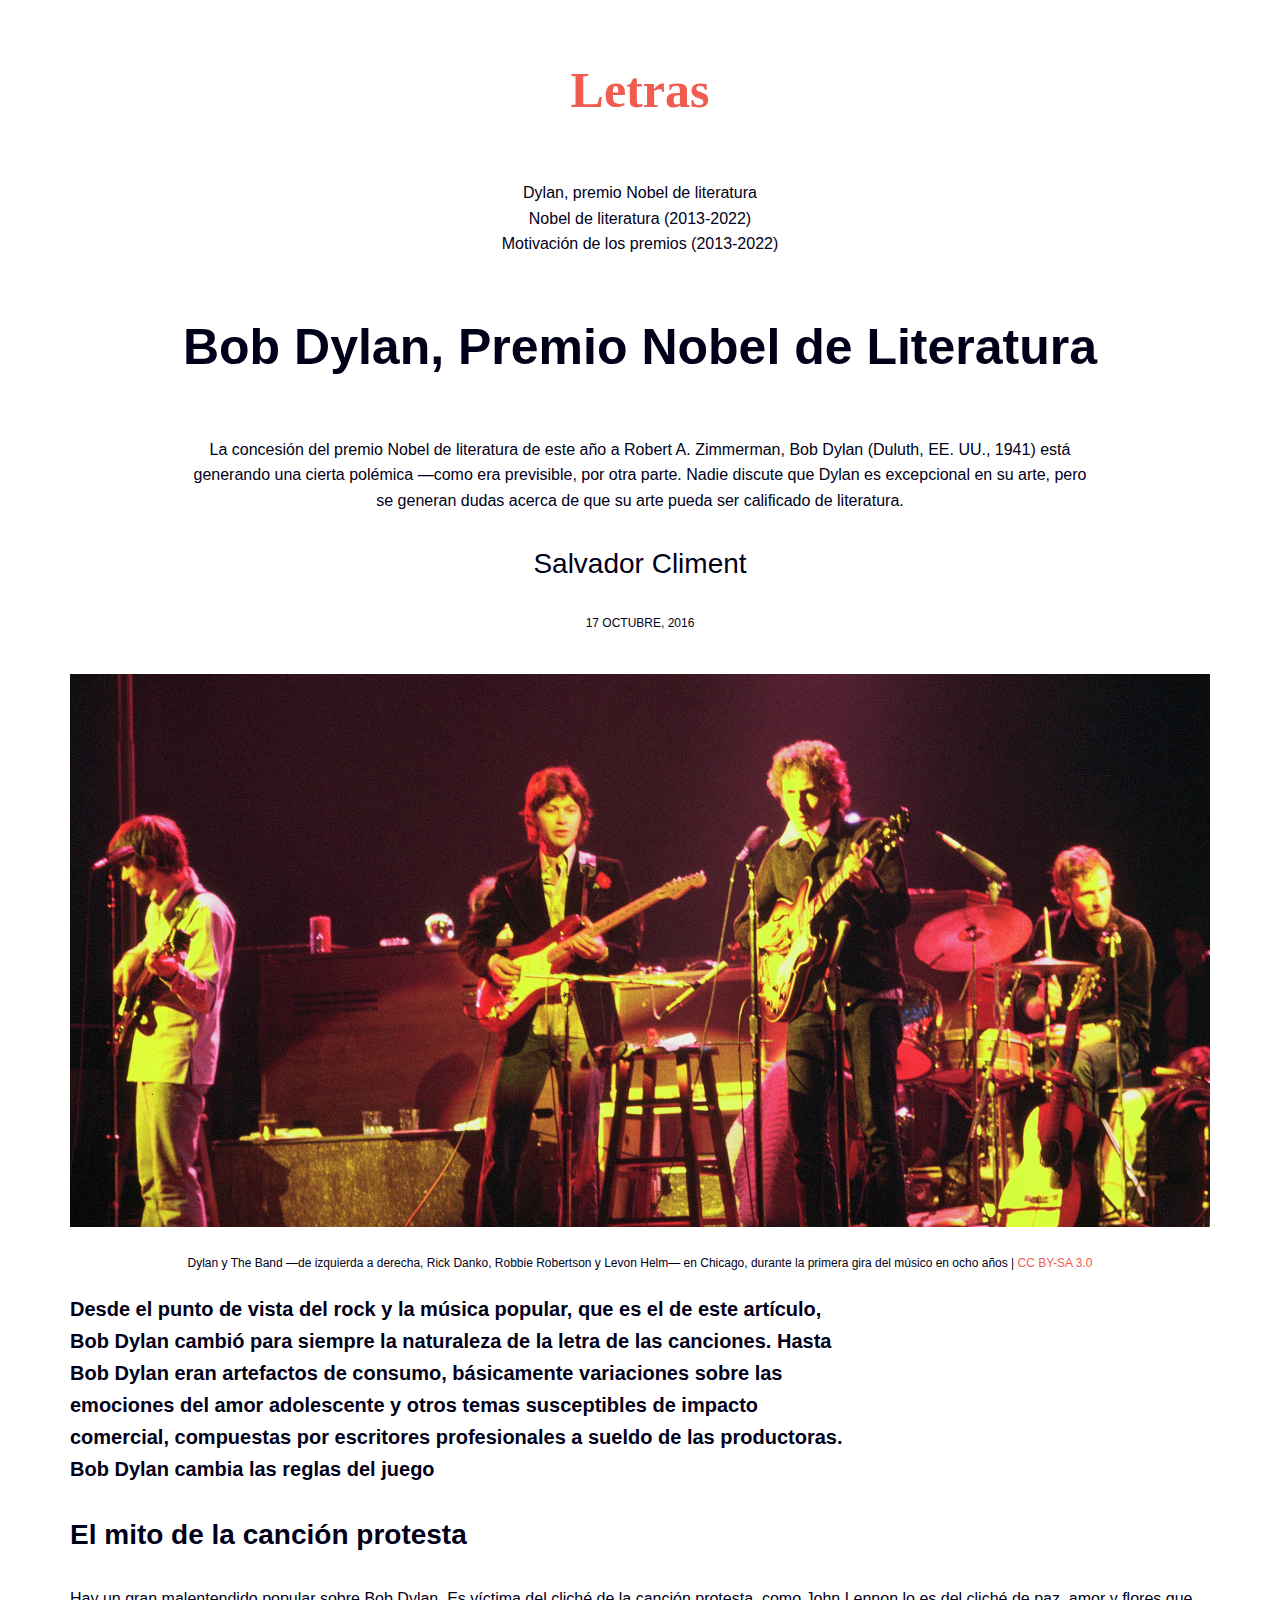
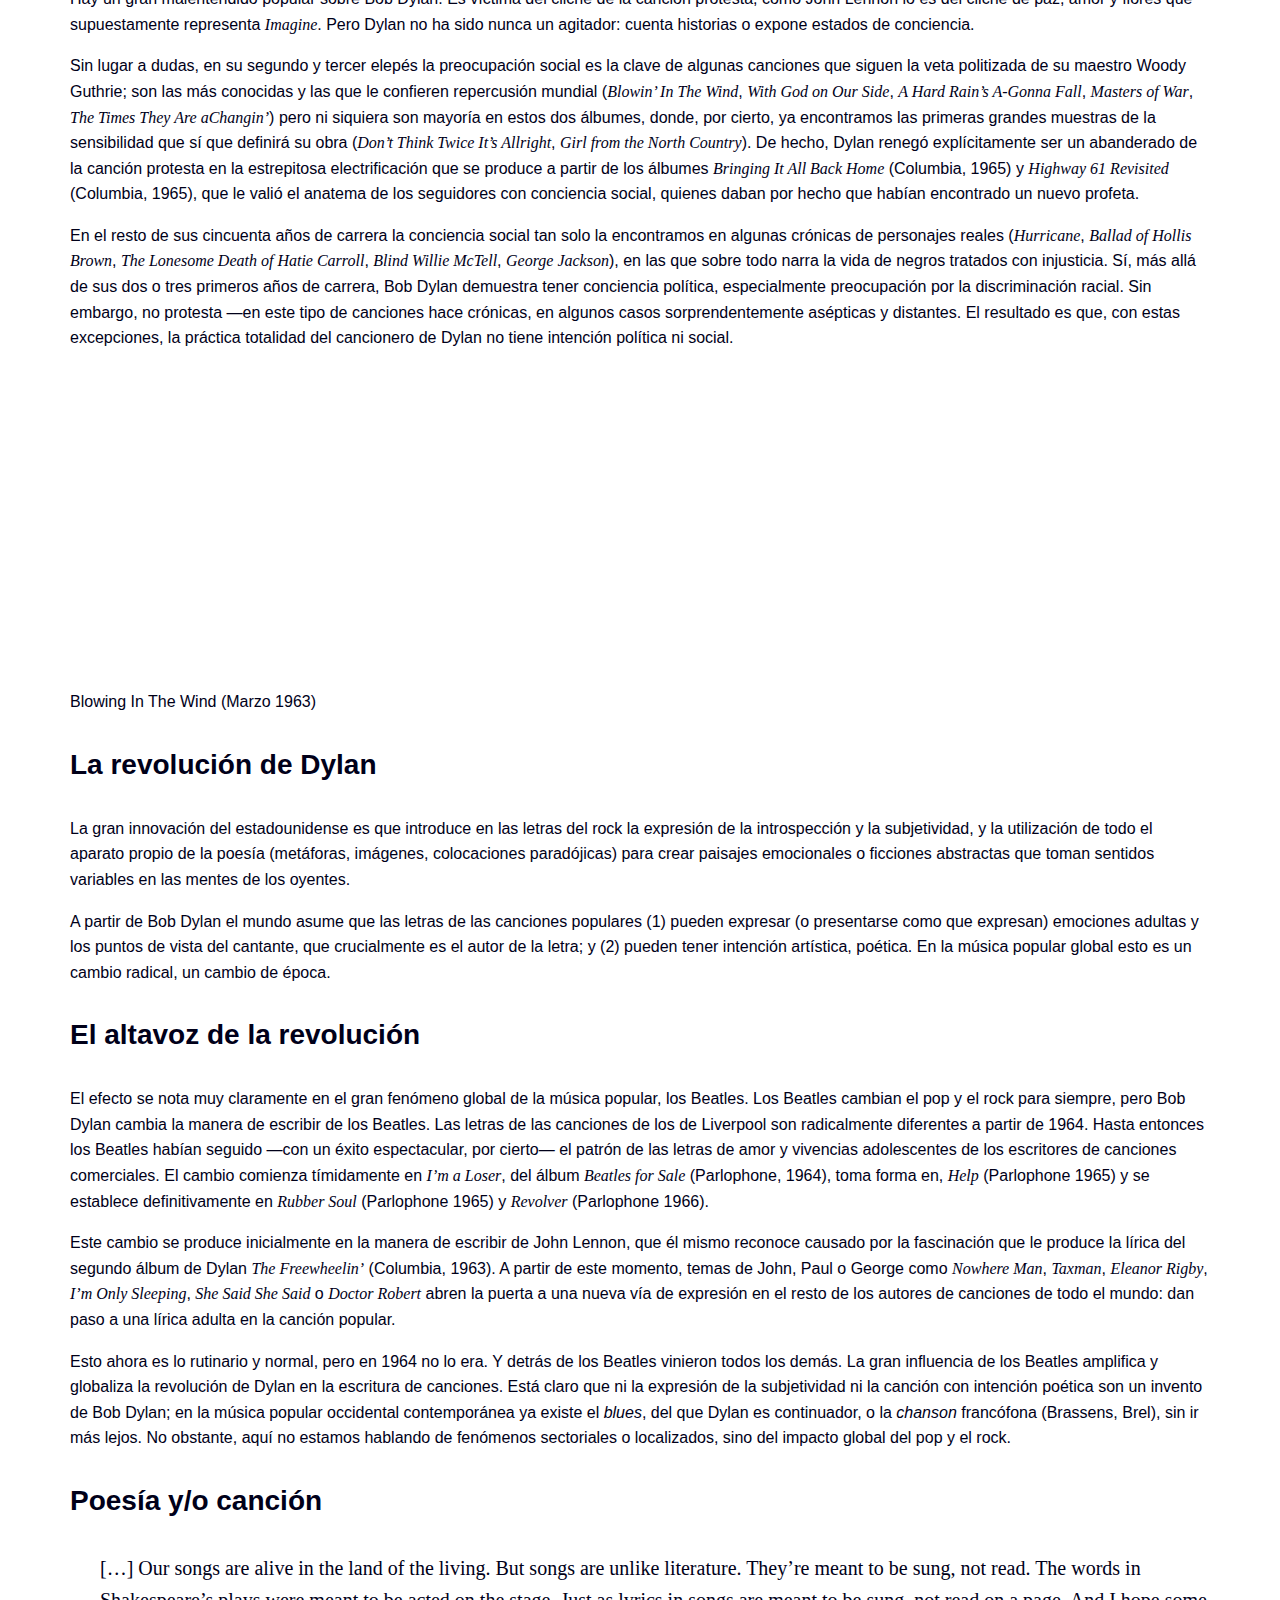
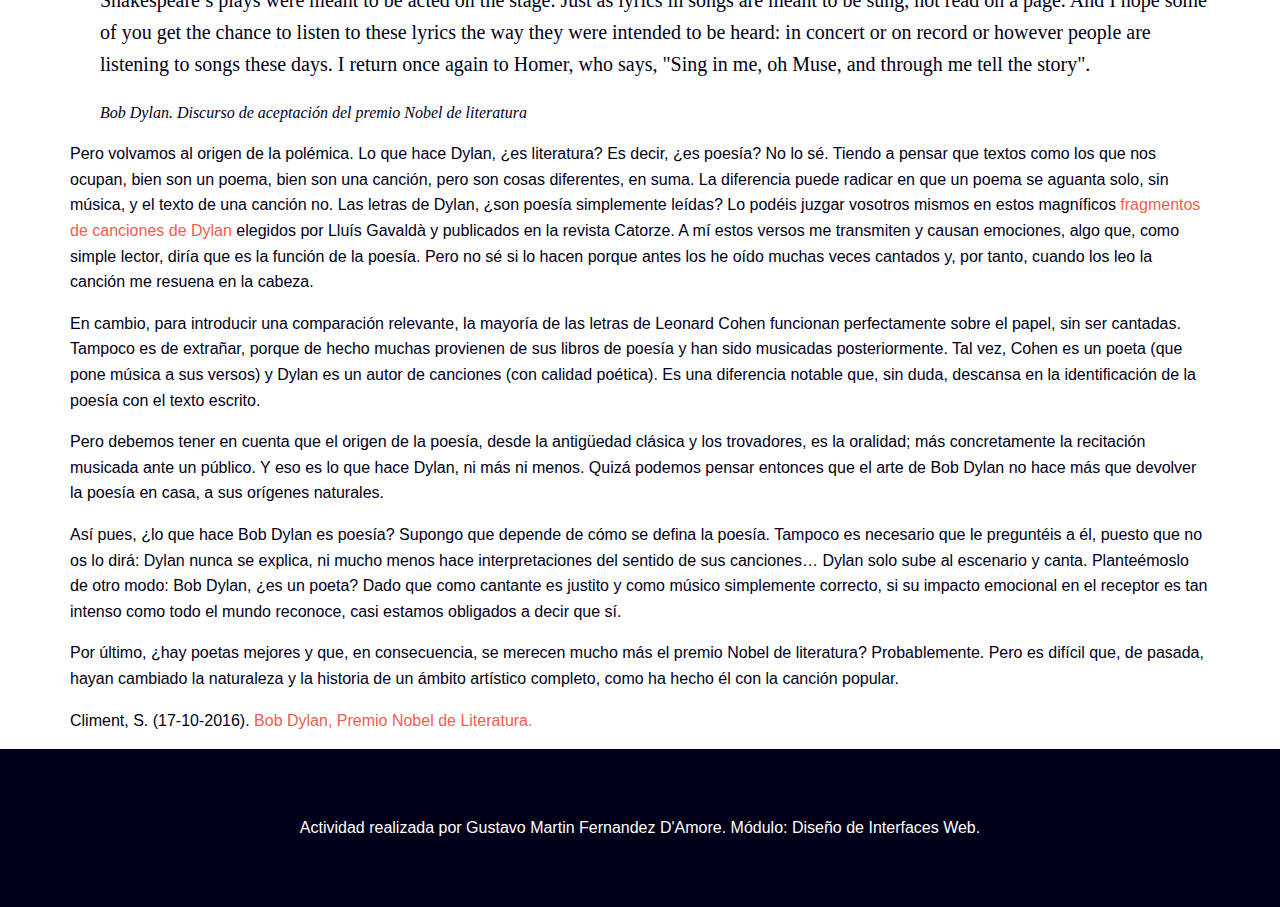
==== index.html @ d763c0de "Practica 1 index y css" ====
<!DOCTYPE html>
<html lang="es">
  <head>
    <meta charset="UTF-8" />
    <meta name="viewport" content="width=device-width, initial-scale=1.0" />
    <title>Bob Dylan, premio Nobel de literatura</title>
    <link rel="stylesheet" href="css/estilos.css" />
  </head>
  <body>
    <header class="cabecera">
      <h1 class="cabecera--titulo"><a href="index.html">Letras</a></h1>
      <nav class="cabecera__menu">
        <ul class="cabecera__lista">
          <li><a href="index.html">Dylan, premio Nobel de literatura</a></li>
          <li>
            <a href="listado-nobel-literatura.html"
              >Nobel de literatura (2013-2022)</a
            >
          </li>
          <li>
            <a href="motivacion-premios.html"
              >Motivación de los premios (2013-2022)</a
            >
          </li>
        </ul>
      </nav>
    </header>
    <main class="contenedor">
      <article class="articulo">
        <section class="introduccion">
          <h1 class="introduccion__titulo">
            Bob Dylan, Premio Nobel de Literatura
          </h1>
          <p class="introduccion__parrafo">
            La concesión del premio Nobel de literatura de este año a Robert A.
            Zimmerman, Bob Dylan (Duluth, EE. UU., 1941) está generando una
            cierta polémica —como era previsible, por otra parte. Nadie discute
            que Dylan es excepcional en su arte, pero se generan dudas acerca de
            que su arte pueda ser calificado de literatura.
          </p>
          <p class="introduccion__piedepagina--autor">Salvador Climent</p>
          <p class="introduccion__piedepagina--fecha">17 octubre, 2016</p>
          <figure class="introduccion__foto">
            <img class="foto" src="img/Bob-Dylan-and-The-Band-1974.jpg" />
            <figcaption class="subtitulofigura">
              Dylan y The Band —de izquierda a derecha, Rick Danko, Robbie
              Robertson y Levon Helm— en Chicago, durante la primera gira del
              músico en ocho años |
              <a href="https://creativecommons.org/licenses/by-sa/3.0/"
                >CC BY-SA 3.0</a
              >
            </figcaption>
          </figure>
        </section>
        <section class="cuerpo">
          <p class="cuerpo__enfasis">
            Desde el punto de vista del rock y la música popular, que es el de
            este artículo, Bob Dylan cambió para siempre la naturaleza de la
            letra de las canciones. Hasta Bob Dylan eran artefactos de consumo,
            básicamente variaciones sobre las emociones del amor adolescente y
            otros temas susceptibles de impacto comercial, compuestas por
            escritores profesionales a sueldo de las productoras. Bob Dylan
            cambia las reglas del juego
          </p>
          <h2 class="cuerpo__titulo">El mito de la canción protesta</h2>
          <p class="cuerpo__parrafo">
            Hay un gran malentendido popular sobre Bob Dylan. Es víctima del
            cliché de la canción protesta, como John Lennon lo es del cliché de
            paz, amor y flores que supuestamente representa
            <cite lang="en">Imagine</cite>. Pero Dylan no ha sido nunca un
            agitador: cuenta historias o expone estados de conciencia.
          </p>
          <p class="cuerpo__parrafo">
            Sin lugar a dudas, en su segundo y tercer elepés la preocupación
            social es la clave de algunas canciones que siguen la veta
            politizada de su maestro Woody Guthrie; son las más conocidas y las
            que le confieren repercusión mundial (<cite lang="en"
              >Blowin’ In The Wind</cite
            >, <cite lang="en">With God on Our Side</cite>,
            <cite lang="en">A Hard Rain’s A-Gonna Fall</cite>,
            <cite lang="en">Masters of War</cite>,
            <cite lang="en">The Times They Are aChangin’</cite>) pero ni
            siquiera son mayoría en estos dos álbumes, donde, por cierto, ya
            encontramos las primeras grandes muestras de la sensibilidad que sí
            que definirá su obra (<cite lang="en"
              >Don’t Think Twice It’s Allright</cite
            >, <cite lang="en">Girl from the North Country</cite>). De hecho,
            Dylan renegó explícitamente ser un abanderado de la canción protesta
            en la estrepitosa electrificación que se produce a partir de los
            álbumes <cite lang="en">Bringing It All Back Home</cite> (Columbia,
            1965) y <cite lang="en">Highway 61 Revisited</cite> (Columbia,
            1965), que le valió el anatema de los seguidores con conciencia
            social, quienes daban por hecho que habían encontrado un nuevo
            profeta.
          </p>
          <p class="cuerpo__parrafo">
            En el resto de sus cincuenta años de carrera la conciencia social
            tan solo la encontramos en algunas crónicas de personajes reales
            (<cite lang="en">Hurricane</cite>,
            <cite lang="en">Ballad of Hollis Brown</cite>,
            <cite lang="en">The Lonesome Death of Hatie Carroll</cite>,
            <cite lang="en">Blind Willie McTell</cite>,
            <cite lang="en">George Jackson</cite>), en las que sobre todo narra
            la vida de negros tratados con injusticia. Sí, más allá de sus dos o
            tres primeros años de carrera, Bob Dylan demuestra tener conciencia
            política, especialmente preocupación por la discriminación racial.
            Sin embargo, no protesta —en este tipo de canciones hace crónicas,
            en algunos casos sorprendentemente asépticas y distantes. El
            resultado es que, con estas excepciones, la práctica totalidad del
            cancionero de Dylan no tiene intención política ni social.
          </p>
          <figure class="cuerpo_youtube">
            <iframe
              width="500px"
              height="315px"
              src="https://www.youtube.com/embed/vWwgrjjIMXA"
              title="Blowing In The Wind (Marzo 1963)"
              frameborder="0"
              allowfullscreen
            >
            </iframe>
            <figcaption>Blowing In The Wind (Marzo 1963)</figcaption>
          </figure>
        </section>
        <section class="cuerpo">
          <h2 class="cuerpo__titulo">La revolución de Dylan</h2>
          <p class="cuerpo__parrafo">
            La gran innovación del estadounidense es que introduce en las letras
            del rock la expresión de la introspección y la subjetividad, y la
            utilización de todo el aparato propio de la poesía (metáforas,
            imágenes, colocaciones paradójicas) para crear paisajes emocionales
            o ficciones abstractas que toman sentidos variables en las mentes de
            los oyentes.
          </p>
          <p class="cuerpo__parrafo">
            A partir de Bob Dylan el mundo asume que las letras de las canciones
            populares (1) pueden expresar (o presentarse como que expresan)
            emociones adultas y los puntos de vista del cantante, que
            crucialmente es el autor de la letra; y (2) pueden tener intención
            artística, poética. En la música popular global esto es un cambio
            radical, un cambio de época.
          </p>
        </section>
        <section class="cuerpo">
          <h2 class="cuerpo__titulo">El altavoz de la revolución</h2>
          <p class="cuerpo__parrafo">
            El efecto se nota muy claramente en el gran fenómeno global de la
            música popular, los Beatles. Los Beatles cambian el pop y el rock
            para siempre, pero Bob Dylan cambia la manera de escribir de los
            Beatles. Las letras de las canciones de los de Liverpool son
            radicalmente diferentes a partir de 1964. Hasta entonces los Beatles
            habían seguido —con un éxito espectacular, por cierto— el patrón de
            las letras de amor y vivencias adolescentes de los escritores de
            canciones comerciales. El cambio comienza tímidamente en
            <cite lang="en">I’m a Loser</cite>, del álbum
            <cite lang="en">Beatles for Sale</cite> (Parlophone, 1964), toma
            forma en, <cite lang="en">Help</cite> (Parlophone 1965) y se
            establece definitivamente en
            <cite lang="en">Rubber Soul</cite> (Parlophone 1965) y
            <cite lang="en">Revolver</cite> (Parlophone 1966).
          </p>
          <p class="cuerpo__parrafo">
            Este cambio se produce inicialmente en la manera de escribir de John
            Lennon, que él mismo reconoce causado por la fascinación que le
            produce la lírica del segundo álbum de Dylan
            <cite lang="en">The Freewheelin’</cite> (Columbia, 1963). A partir
            de este momento, temas de John, Paul o George como
            <cite lang="en">Nowhere Man</cite>, <cite lang="en">Taxman</cite>,
            <cite lang="en">Eleanor Rigby</cite>,
            <cite lang="en">I’m Only Sleeping</cite>,
            <cite lang="en">She Said She Said</cite> o
            <cite lang="en">Doctor Robert</cite> abren la puerta a una nueva vía
            de expresión en el resto de los autores de canciones de todo el
            mundo: dan paso a una lírica adulta en la canción popular.
          </p>
          <p class="cuerpo__parrafo">
            Esto ahora es lo rutinario y normal, pero en 1964 no lo era. Y
            detrás de los Beatles vinieron todos los demás. La gran influencia
            de los Beatles amplifica y globaliza la revolución de Dylan en la
            escritura de canciones. Está claro que ni la expresión de la
            subjetividad ni la canción con intención poética son un invento de
            Bob Dylan; en la música popular occidental contemporánea ya existe
            el <i>blues</i>, del que Dylan es continuador, o la
            <i>chanson</i> francófona (Brassens, Brel), sin ir más lejos. No
            obstante, aquí no estamos hablando de fenómenos sectoriales o
            localizados, sino del impacto global del pop y el rock.
          </p>
        </section>
        <section class="cuerpo">
          <h2 class="cuerpo__titulo">Poesía y/o canción</h2>
          <blockquote class="cuerpo__cita">
            <p>
              […] Our songs are alive in the land of the living. But songs are
              unlike literature. They’re meant to be sung, not read. The words
              in Shakespeare’s plays were meant to be acted on the stage. Just
              as lyrics in songs are meant to be sung, not read on a page. And I
              hope some of you get the chance to listen to these lyrics the way
              they were intended to be heard: in concert or on record or however
              people are listening to songs these days. I return once again to
              Homer, who says, "Sing in me, oh Muse, and through me tell the
              story".
            </p>
            <footer class="cita__autor">
              Bob Dylan. Discurso de aceptación del premio Nobel de literatura
            </footer>
          </blockquote>
          <p class="cuerpo__parrafo">
            Pero volvamos al origen de la polémica. Lo que hace Dylan, ¿es
            literatura? Es decir, ¿es poesía? No lo sé. Tiendo a pensar que
            textos como los que nos ocupan, bien son un poema, bien son una
            canción, pero son cosas diferentes, en suma. La diferencia puede
            radicar en que un poema se aguanta solo, sin música, y el texto de
            una canción no. Las letras de Dylan, ¿son poesía simplemente leídas?
            Lo podéis juzgar vosotros mismos en estos magníficos
            <a
              href="https://www.catorze.cat/piano/14-raons-per-donar-el-nobel-a-bob-dylan_121119_102.html"
              >fragmentos de canciones de Dylan</a
            >
            elegidos por Lluís Gavaldà y publicados en la revista Catorze. A mí
            estos versos me transmiten y causan emociones, algo que, como simple
            lector, diría que es la función de la poesía. Pero no sé si lo hacen
            porque antes los he oído muchas veces cantados y, por tanto, cuando
            los leo la canción me resuena en la cabeza.
          </p>
          <p class="cuerpo__parrafo">
            En cambio, para introducir una comparación relevante, la mayoría de
            las letras de Leonard Cohen funcionan perfectamente sobre el papel,
            sin ser cantadas. Tampoco es de extrañar, porque de hecho muchas
            provienen de sus libros de poesía y han sido musicadas
            posteriormente. Tal vez, Cohen es un poeta (que pone música a sus
            versos) y Dylan es un autor de canciones (con calidad poética). Es
            una diferencia notable que, sin duda, descansa en la identificación
            de la poesía con el texto escrito.
          </p>
          <p class="cuerpo__parrafo">
            Pero debemos tener en cuenta que el origen de la poesía, desde la
            antigüedad clásica y los trovadores, es la oralidad; más
            concretamente la recitación musicada ante un público. Y eso es lo
            que hace Dylan, ni más ni menos. Quizá podemos pensar entonces que
            el arte de Bob Dylan no hace más que devolver la poesía en casa, a
            sus orígenes naturales.
          </p>
          <p class="cuerpo__parrafo">
            Así pues, ¿lo que hace Bob Dylan es poesía? Supongo que depende de
            cómo se defina la poesía. Tampoco es necesario que le preguntéis a
            él, puesto que no os lo dirá: Dylan nunca se explica, ni mucho menos
            hace interpretaciones del sentido de sus canciones… Dylan solo sube
            al escenario y canta. Planteémoslo de otro modo: Bob Dylan, ¿es un
            poeta? Dado que como cantante es justito y como músico simplemente
            correcto, si su impacto emocional en el receptor es tan intenso como
            todo el mundo reconoce, casi estamos obligados a decir que sí.
          </p>
          <p class="cuerpo__parrafo">
            Por último, ¿hay poetas mejores y que, en consecuencia, se merecen
            mucho más el premio Nobel de literatura? Probablemente. Pero es
            difícil que, de pasada, hayan cambiado la naturaleza y la historia
            de un ámbito artístico completo, como ha hecho él con la canción
            popular.
          </p>
        </section>
        <section class="autor">
          <p class="autor_parrafo">
            Climent, S. (17-10-2016).
            <a
              href="https://www.nationalgeographic.com.es/mundo-ng/actualidad/bob-dylan-premio-nobel-literatura- 2016_10781"
              >Bob Dylan, Premio Nobel de Literatura.</a
            >
          </p>
        </section>
      </article>
    </main>
    <footer class="piedepagina">
      <p class="piedepagina__autor">
        Actividad realizada por Gustavo Martin Fernandez D'Amore. Módulo: Diseño
        de Interfaces Web.
      </p>
    </footer>
  </body>
</html>
---- css/estilos.css ----
/* Reset */

* {
    margin: 0;
    padding: 0;
    box-sizing: border-box; /* Incluye padding y bordes en el tamaño total */
}

/* Generales */

body {
    line-height: 1.6; /* Mejora la legibilidad */
    font-family: Helvetica, Arial, sans-serif;
    color: rgb(0, 0, 25);
    font-size: 16px;
}

h1, h2, h3, p {
    margin: 1em 0; /* Margen vertical */
}

h1{
    font-size: 50px;
}

h2{
    font-size: 28px;
}

blockquote {
    margin-left: 1.5em; /* Sangría a la izquierda */
}

/* Citas */

blockquote, 
cite, 
.q {
    font-family: Georgia, 'Times New Roman', Times, serif;
}

/* Listas anidadas y años en la lista de descripción */

ul li, /* Listas anidadas */
ol li, /* Lista de descripción */
ul li time, /* Años dentro de time en listas no ordenadas */
ol li time { /* Años dentro de time en listas ordenadas */
    color: rgba(0, 0, 25, 0.5);
    list-style: none;
}

/* Enlaces dentro del texto */

a {
    color: rgb(240, 93, 80);
    text-decoration: none; /* Sin subrayado */
}

/* Estado hover de los enlaces */

a:hover {
    color: rgba(240, 93, 80, 0.5);
}

/* Cabecera */

.cabecera{
    text-align: center;
}

.cabecera--titulo {
    font-family: Georgia, 'Times New Roman', Times, serif;
    color: rgb(240,93,80);
}
.cabecera--titulo:hover {
    color: rgba(240,93,80,0.5);
}

.cabecera__lista a {
    color: rgb(0, 0, 25);
}

.cabecera__lista a:hover {
    color: rgba(0, 0, 25, 0.5);
}

/* Pie de pagina */

.piedepagina {
    width: 100%;
    background-color: rgb(0, 0, 25);
    color: rgb(255, 255, 255);
    text-align: center;
    padding: 50px;
}

.piedepagina a {
    color: rgb(255, 255, 255);
}

.piedepagina a:hover {
    color: rgb(240, 93 ,80);
}

/* Contenido */

.contenedor{
    width: 95%;
    max-width: 1140px;
    margin: 0 auto;
    }

.introduccion {
    text-align: center;    
}

.introduccion__parrafo{
    margin: 0px 120px;
}

.introduccion__piedepagina--autor{
    font-size: 28px;
}

.introduccion__piedepagina--fecha {
    text-transform: uppercase;
    font-size: 12px;
}

.introduccion__foto {
    margin-top: 40px;
}

.subtitulofigura {
    margin-top: 20px;
    font-size: 12px;
}

.cuerpo__enfasis {
    font-size: 20px;
    margin-right: 350px;
   font-weight: bold;
}

/* 
.cuerpo_youtube {
    
}
*/ 

.cuerpo__cita{
    font-size: 20px;
}

.cita__autor{
    font-style: italic;
    font-size: 16px;
}
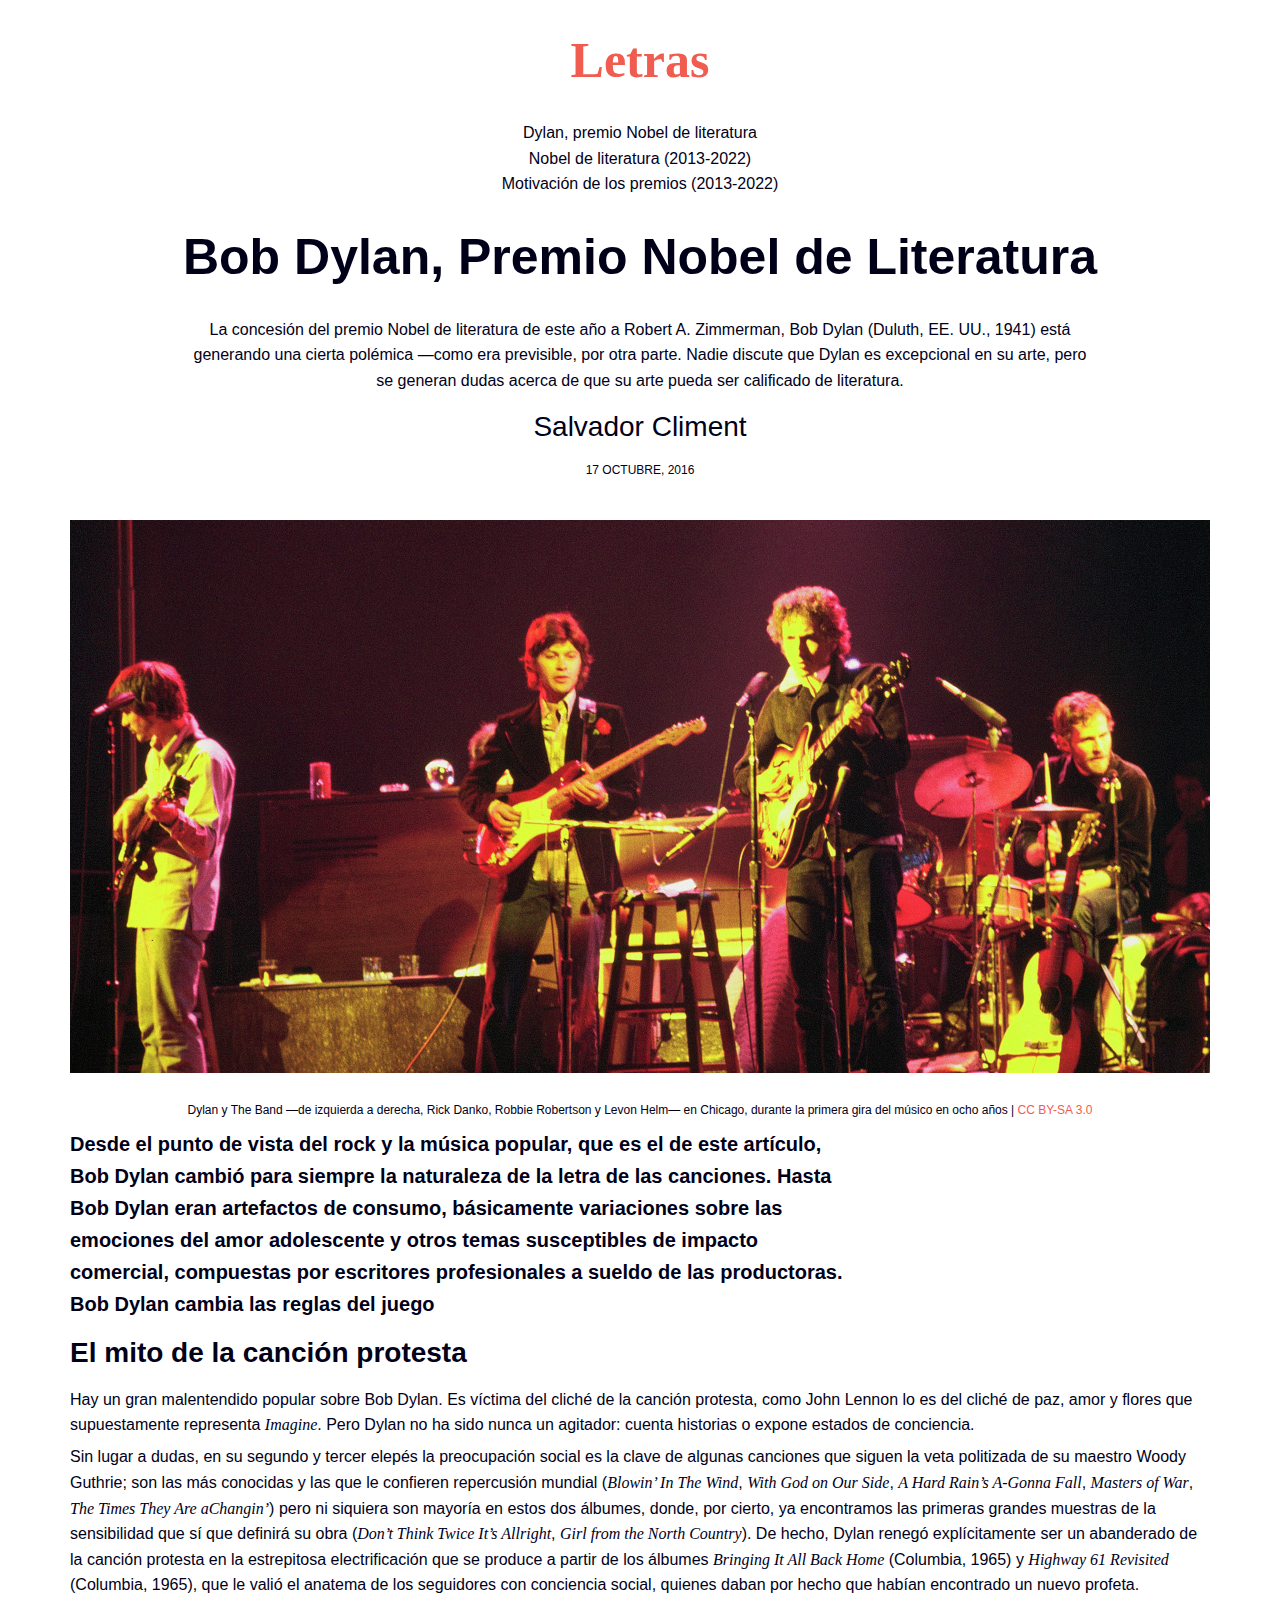
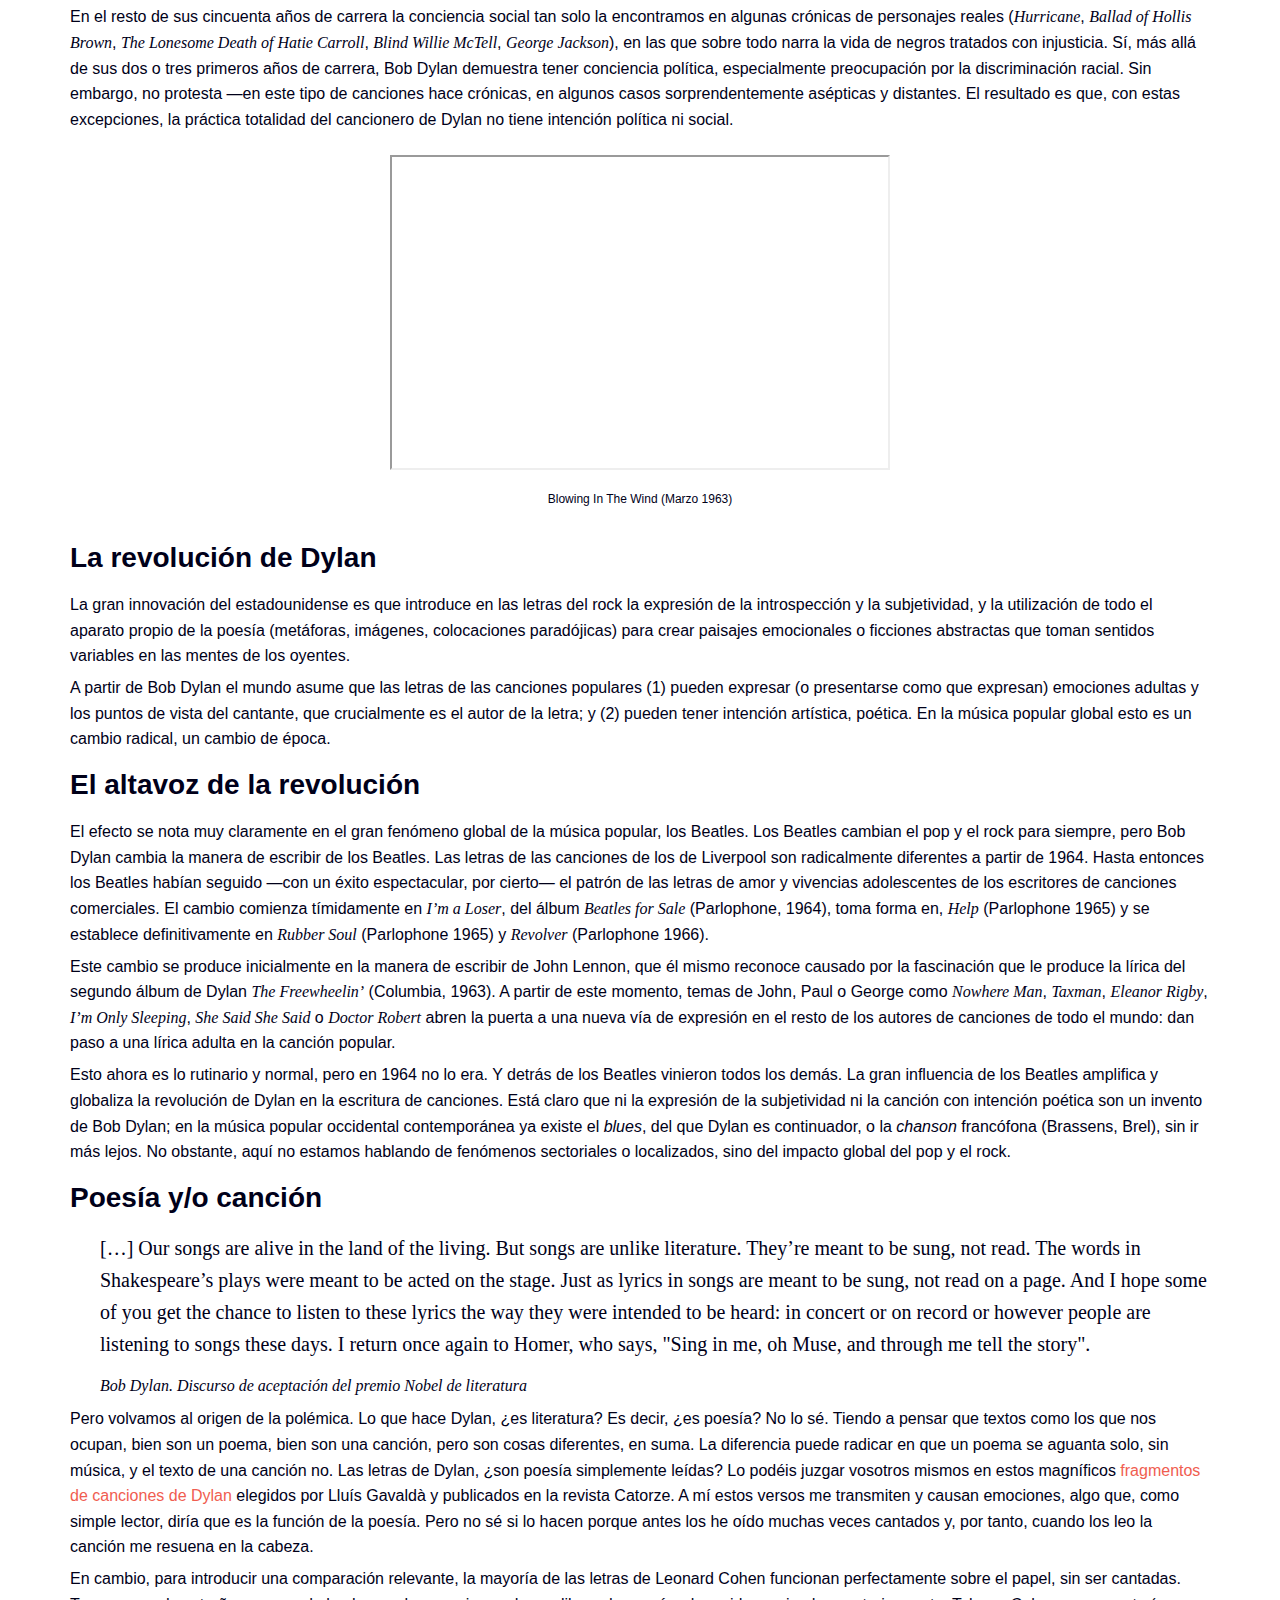
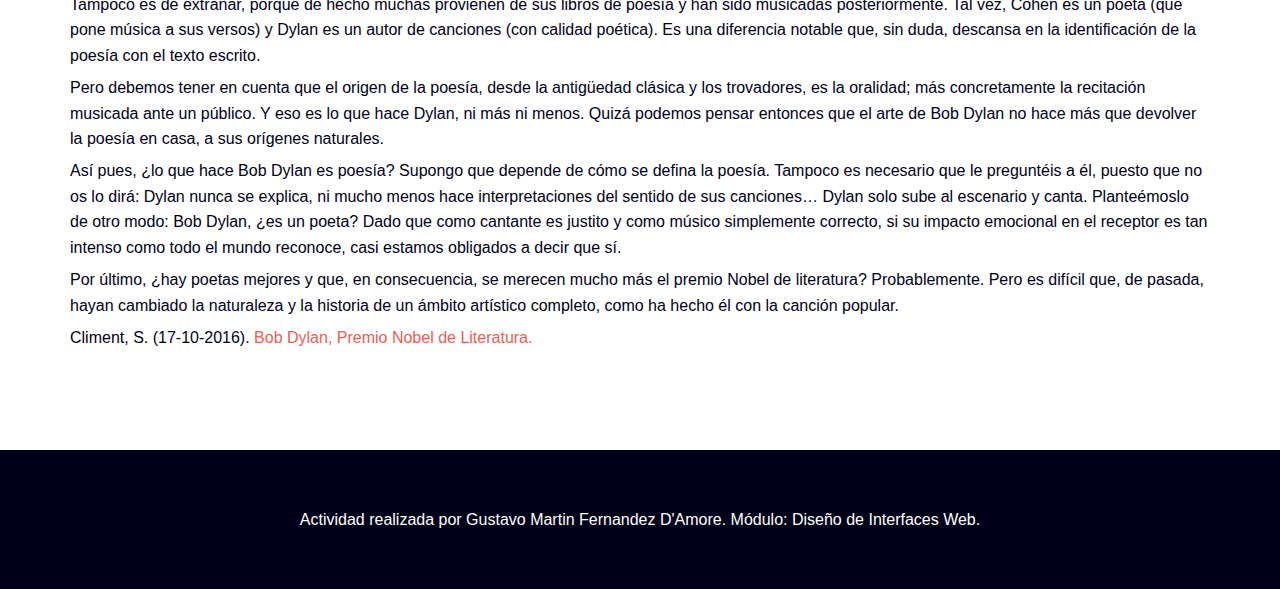
==== commit a0f52d0e: "Terminado Index, validado, falta dos htmls y parte de css" ====
--- a/index.html
+++ b/index.html
@@ -1,14 +1,14 @@
 <!DOCTYPE html>
 <html lang="es">
   <head>
-    <meta charset="UTF-8" />
-    <meta name="viewport" content="width=device-width, initial-scale=1.0" />
+    <meta charset="UTF-8">
+    <meta name="viewport" content="width=device-width, initial-scale=1.0">
     <title>Bob Dylan, premio Nobel de literatura</title>
-    <link rel="stylesheet" href="css/estilos.css" />
+    <link rel="stylesheet" href="css/estilos.css">
   </head>
   <body>
     <header class="cabecera">
-      <h1 class="cabecera--titulo"><a href="index.html">Letras</a></h1>
+      <h1 class="cabecera__titulo"><a href="index.html">Letras</a></h1>
       <nav class="cabecera__menu">
         <ul class="cabecera__lista">
           <li><a href="index.html">Dylan, premio Nobel de literatura</a></li>
@@ -26,11 +26,12 @@
       </nav>
     </header>
     <main class="contenedor">
-      <article class="articulo">
-        <section class="introduccion">
-          <h1 class="introduccion__titulo">
+      
+      <article class="articulo">        
+        <header class="introduccion">
+          <h2 class="introduccion__titulo">
             Bob Dylan, Premio Nobel de Literatura
-          </h1>
+          </h2>
           <p class="introduccion__parrafo">
             La concesión del premio Nobel de literatura de este año a Robert A.
             Zimmerman, Bob Dylan (Duluth, EE. UU., 1941) está generando una
@@ -41,17 +42,17 @@
           <p class="introduccion__piedepagina--autor">Salvador Climent</p>
           <p class="introduccion__piedepagina--fecha">17 octubre, 2016</p>
           <figure class="introduccion__foto">
-            <img class="foto" src="img/Bob-Dylan-and-The-Band-1974.jpg" />
+            <img class="foto" src="img/Bob-Dylan-and-The-Band-1974.jpg" alt="Bob Dylan con The Band en 1974 en Chicago">
             <figcaption class="subtitulofigura">
               Dylan y The Band —de izquierda a derecha, Rick Danko, Robbie
               Robertson y Levon Helm— en Chicago, durante la primera gira del
               músico en ocho años |
-              <a href="https://creativecommons.org/licenses/by-sa/3.0/"
+              <a href="https://creativecommons.org/licenses/by-sa/3.0/" aria-label="Licencia Creative Commons BY-SA 3.0"
                 >CC BY-SA 3.0</a
               >
             </figcaption>
           </figure>
-        </section>
+        </header>    
         <section class="cuerpo">
           <p class="cuerpo__enfasis">
             Desde el punto de vista del rock y la música popular, que es el de
@@ -62,7 +63,7 @@
             escritores profesionales a sueldo de las productoras. Bob Dylan
             cambia las reglas del juego
           </p>
-          <h2 class="cuerpo__titulo">El mito de la canción protesta</h2>
+          <h3 class="cuerpo__titulo">El mito de la canción protesta</h3>
           <p class="cuerpo__parrafo">
             Hay un gran malentendido popular sobre Bob Dylan. Es víctima del
             cliché de la canción protesta, como John Lennon lo es del cliché de
@@ -111,19 +112,18 @@
           </p>
           <figure class="cuerpo_youtube">
             <iframe
-              width="500px"
-              height="315px"
+              width="500"
+              height="315"
               src="https://www.youtube.com/embed/vWwgrjjIMXA"
               title="Blowing In The Wind (Marzo 1963)"
-              frameborder="0"
               allowfullscreen
             >
             </iframe>
-            <figcaption>Blowing In The Wind (Marzo 1963)</figcaption>
+            <figcaption class="subtitulofigura">Blowing In The Wind (Marzo 1963)</figcaption>
           </figure>
         </section>
         <section class="cuerpo">
-          <h2 class="cuerpo__titulo">La revolución de Dylan</h2>
+          <h3 class="cuerpo__titulo">La revolución de Dylan</h3>
           <p class="cuerpo__parrafo">
             La gran innovación del estadounidense es que introduce en las letras
             del rock la expresión de la introspección y la subjetividad, y la
@@ -142,7 +142,7 @@
           </p>
         </section>
         <section class="cuerpo">
-          <h2 class="cuerpo__titulo">El altavoz de la revolución</h2>
+          <h3 class="cuerpo__titulo">El altavoz de la revolución</h3>
           <p class="cuerpo__parrafo">
             El efecto se nota muy claramente en el gran fenómeno global de la
             música popular, los Beatles. Los Beatles cambian el pop y el rock
@@ -187,8 +187,9 @@
           </p>
         </section>
         <section class="cuerpo">
-          <h2 class="cuerpo__titulo">Poesía y/o canción</h2>
-          <blockquote class="cuerpo__cita">
+          <h3 class="cuerpo__titulo">Poesía y/o canción</h3>
+          <figure class="cuerpo__cita">
+          <blockquote lang="en">
             <p>
               […] Our songs are alive in the land of the living. But songs are
               unlike literature. They’re meant to be sung, not read. The words
@@ -199,11 +200,10 @@
               people are listening to songs these days. I return once again to
               Homer, who says, "Sing in me, oh Muse, and through me tell the
               story".
-            </p>
-            <footer class="cita__autor">
-              Bob Dylan. Discurso de aceptación del premio Nobel de literatura
-            </footer>
+            </p>                        
           </blockquote>
+          <figcaption><cite class="cita__autor">Bob Dylan. Discurso de aceptación del premio Nobel de literatura</cite></figcaption>
+        </figure>
           <p class="cuerpo__parrafo">
             Pero volvamos al origen de la polémica. Lo que hace Dylan, ¿es
             literatura? Es decir, ¿es poesía? No lo sé. Tiendo a pensar que
@@ -258,15 +258,15 @@
             popular.
           </p>
         </section>
-        <section class="autor">
+        <div class="autor">
           <p class="autor_parrafo">
             Climent, S. (17-10-2016).
             <a
-              href="https://www.nationalgeographic.com.es/mundo-ng/actualidad/bob-dylan-premio-nobel-literatura- 2016_10781"
+              href="https://www.nationalgeographic.com.es/mundo-ng/actualidad/bob-dylan-premio-nobel-literatura-2016_10781"
               >Bob Dylan, Premio Nobel de Literatura.</a
             >
           </p>
-        </section>
+        </div>
       </article>
     </main>
     <footer class="piedepagina">
--- a/css/estilos.css
+++ b/css/estilos.css
@@ -16,7 +16,7 @@
 }
 
 h1, h2, h3, p {
-    margin: 1em 0; /* Margen vertical */
+    margin: 0.4em 0; /* Margen vertical */
 }
 
 h1{
@@ -24,11 +24,11 @@
 }
 
 h2{
-    font-size: 28px;
+    font-size: 50px;
 }
 
-blockquote {
-    margin-left: 1.5em; /* Sangría a la izquierda */
+h3{
+    font-size: 28px;
 }
 
 /* Citas */
@@ -68,11 +68,11 @@
     text-align: center;
 }
 
-.cabecera--titulo {
+.cabecera__titulo {
     font-family: Georgia, 'Times New Roman', Times, serif;
     color: rgb(240,93,80);
 }
-.cabecera--titulo:hover {
+.cabecera__titulo:hover {
     color: rgba(240,93,80,0.5);
 }
 
@@ -92,6 +92,7 @@
     color: rgb(255, 255, 255);
     text-align: center;
     padding: 50px;
+    margin-top: 100px;
 }
 
 .piedepagina a {
@@ -142,17 +143,23 @@
    font-weight: bold;
 }
 
-/* 
 .cuerpo_youtube {
-    
-}
-*/ 
+    display: flex;
+    flex-direction: column;
+    align-items: center;
+    max-width: 100%; 
+    margin: 0 auto;
+    padding: 1em 0;
+    border: none; /* frameborder es obsoleto en HTML5 */
+  } 
 
 .cuerpo__cita{
     font-size: 20px;
+    margin-left: 1.5em; /* Sangría a la izquierda */
 }
 
 .cita__autor{
     font-style: italic;
     font-size: 16px;
-}+}
+
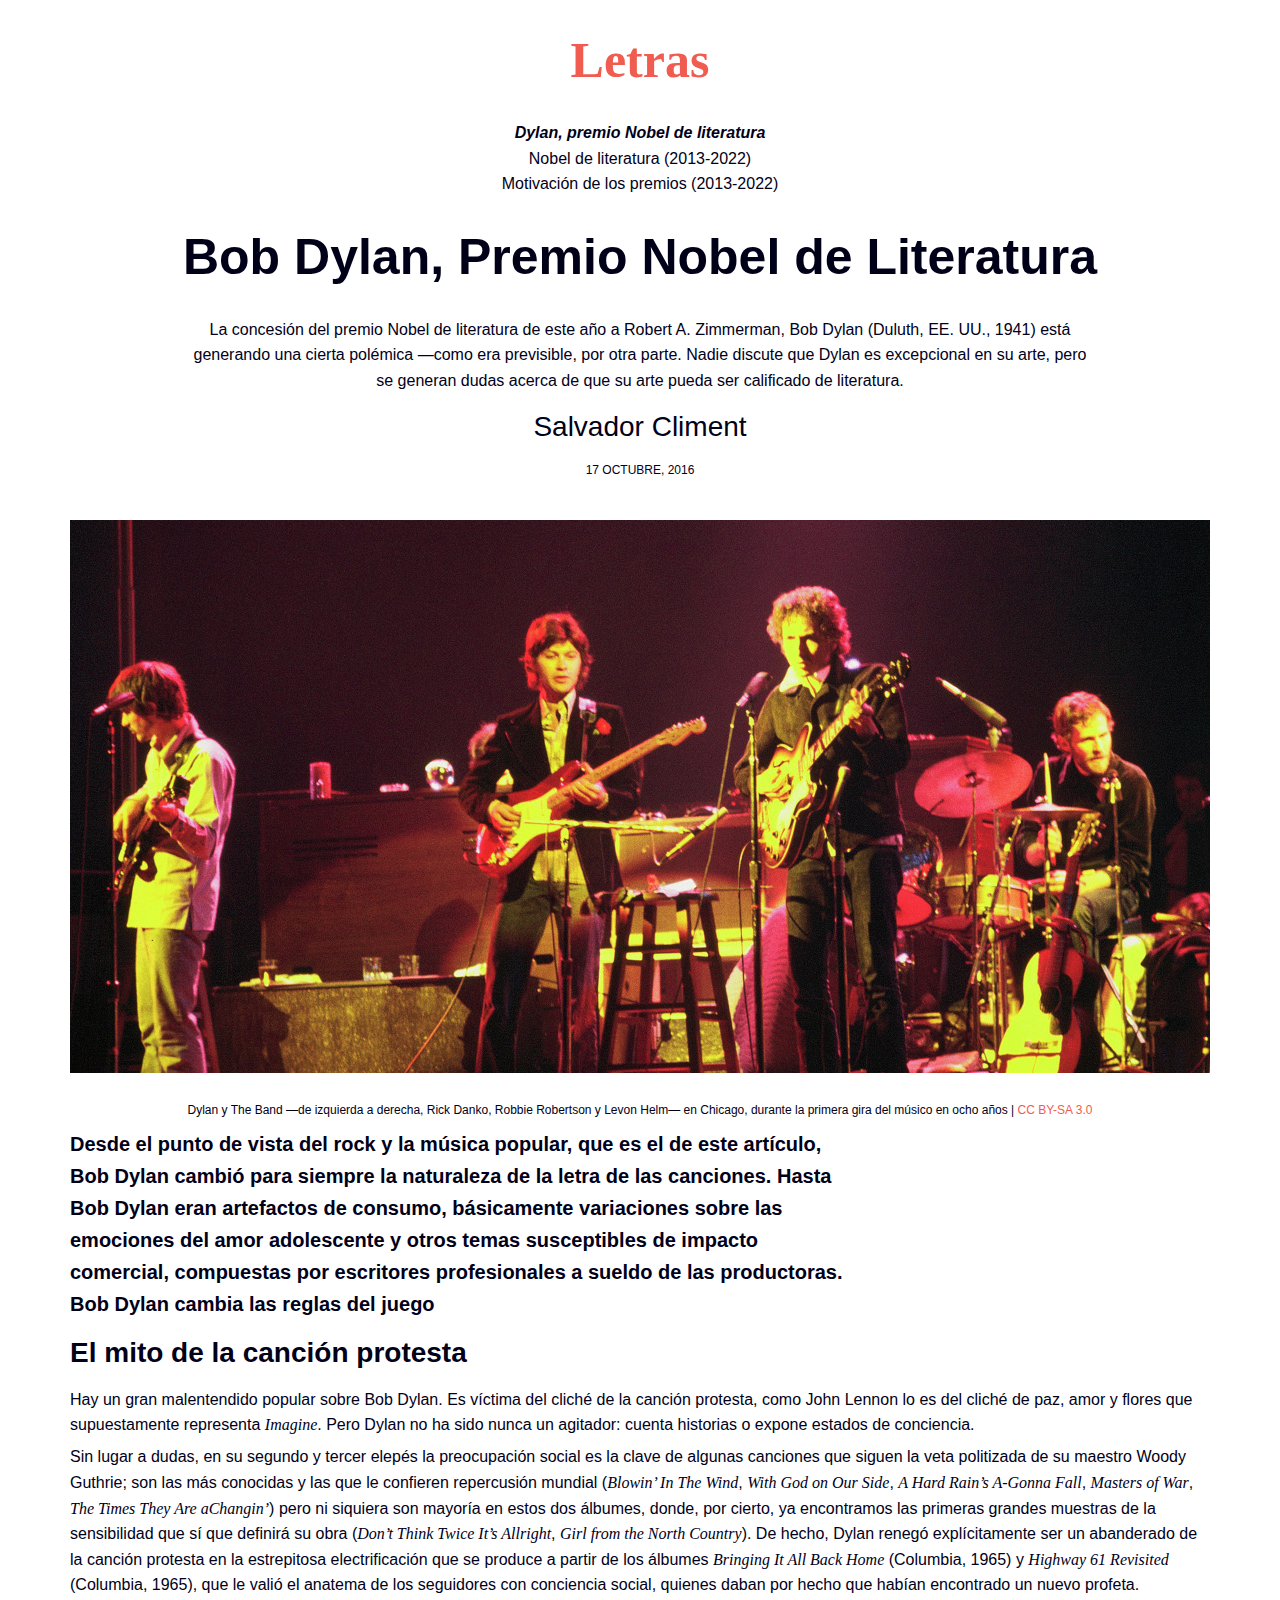
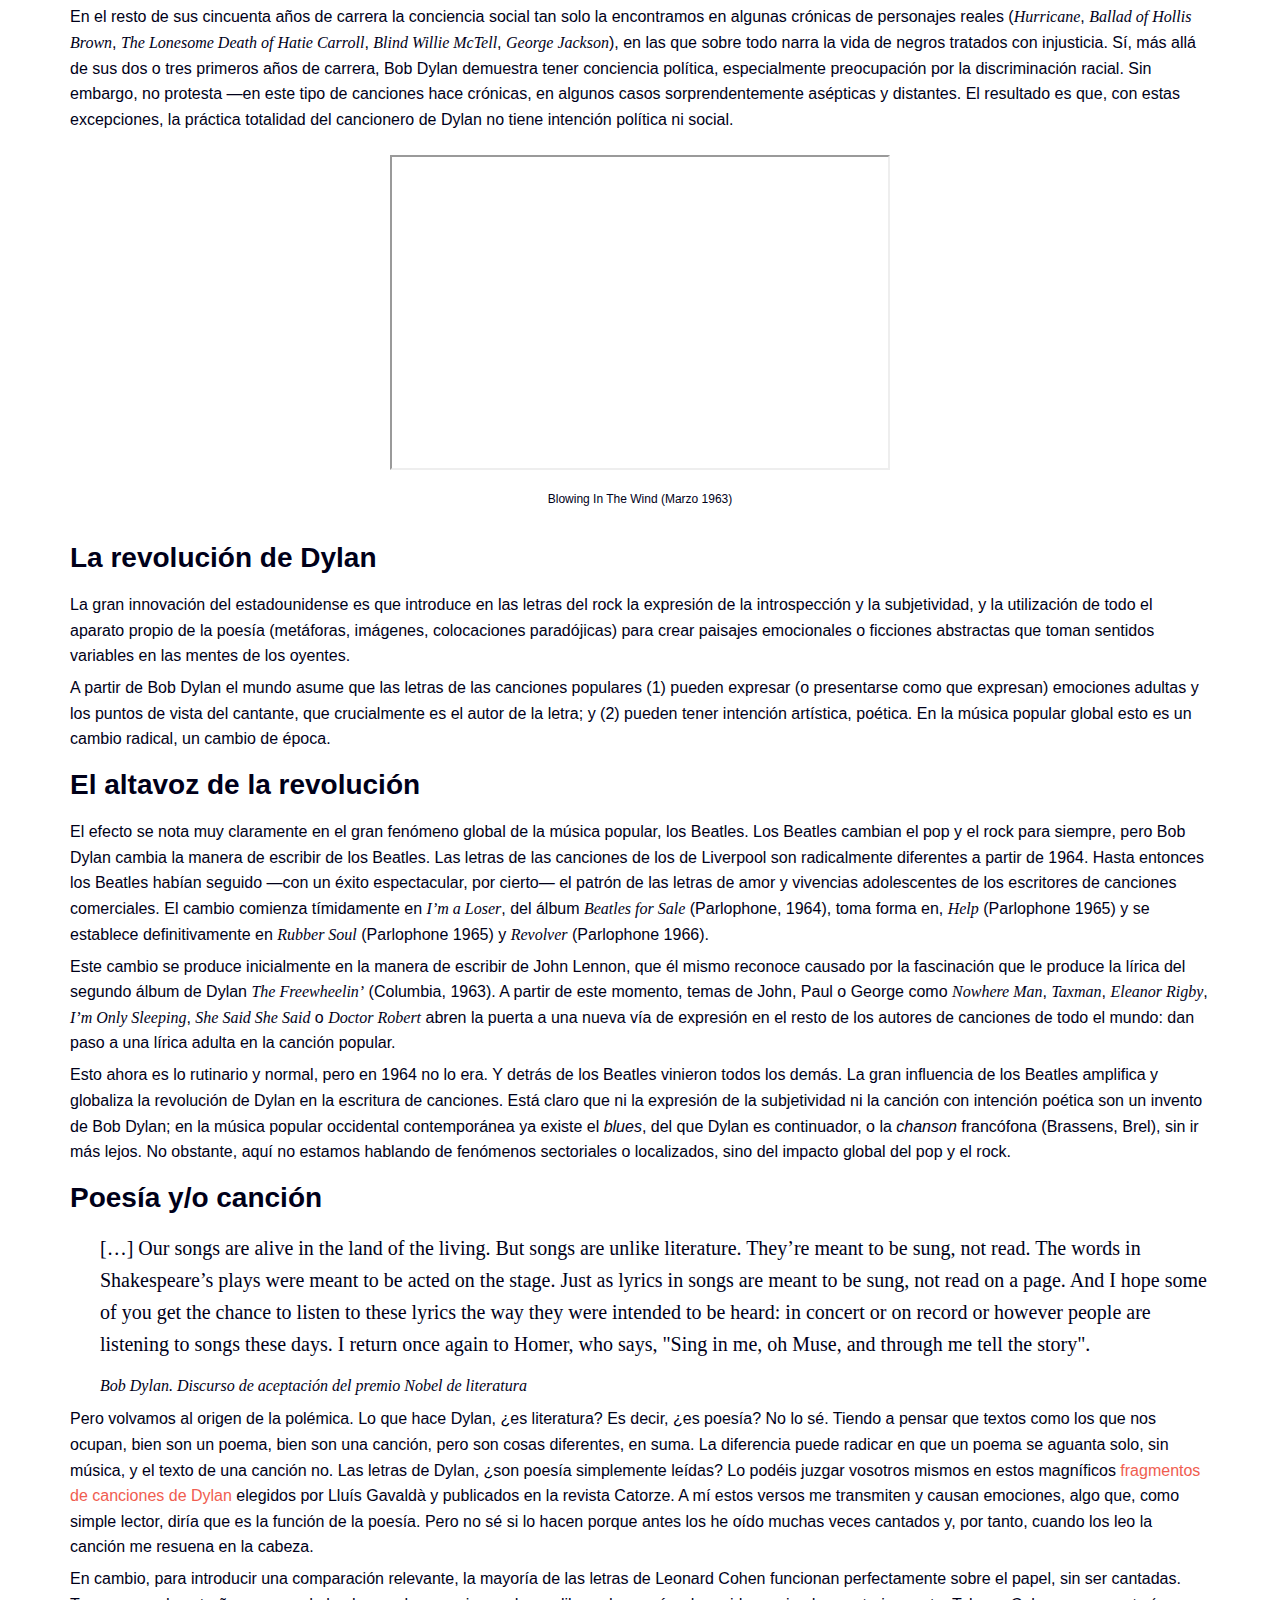
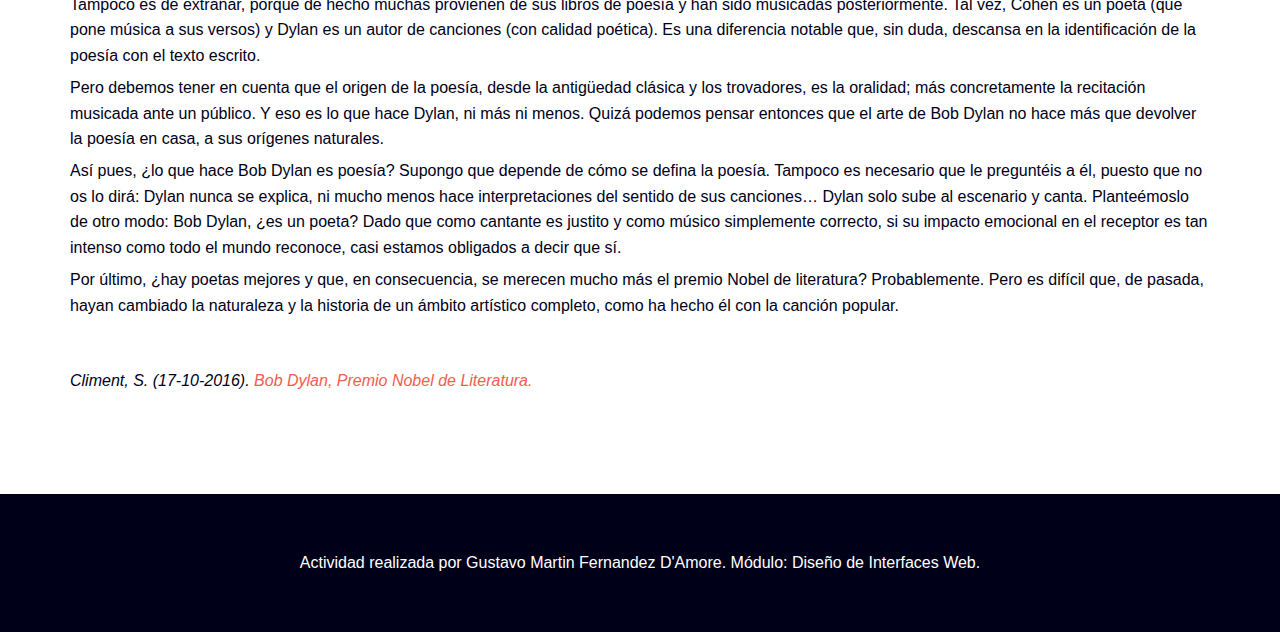
==== commit de8fceaf: "Terminado, agregado listado y completado motivacion, corregido index y documentación finalizada." ====
--- a/index.html
+++ b/index.html
@@ -11,7 +11,7 @@
       <h1 class="cabecera__titulo"><a href="index.html">Letras</a></h1>
       <nav class="cabecera__menu">
         <ul class="cabecera__lista">
-          <li><a href="index.html">Dylan, premio Nobel de literatura</a></li>
+          <li class="cabecera__lista--activa"><a href="index.html">Dylan, premio Nobel de literatura</a></li>
           <li>
             <a href="listado-nobel-literatura.html"
               >Nobel de literatura (2013-2022)</a
@@ -40,7 +40,7 @@
             que su arte pueda ser calificado de literatura.
           </p>
           <p class="introduccion__piedepagina--autor">Salvador Climent</p>
-          <p class="introduccion__piedepagina--fecha">17 octubre, 2016</p>
+          <p class="introduccion__piedepagina--fecha"><time datetime="2016-10-17">17 octubre, 2016</time></p>
           <figure class="introduccion__foto">
             <img class="foto" src="img/Bob-Dylan-and-The-Band-1974.jpg" alt="Bob Dylan con The Band en 1974 en Chicago">
             <figcaption class="subtitulofigura">
@@ -119,7 +119,7 @@
               allowfullscreen
             >
             </iframe>
-            <figcaption class="subtitulofigura">Blowing In The Wind (Marzo 1963)</figcaption>
+            <figcaption class="subtitulofigura">Blowing In The Wind (<time datetime="1963-03">Marzo 1963</time>)</figcaption>
           </figure>
         </section>
         <section class="cuerpo">
@@ -148,22 +148,22 @@
             música popular, los Beatles. Los Beatles cambian el pop y el rock
             para siempre, pero Bob Dylan cambia la manera de escribir de los
             Beatles. Las letras de las canciones de los de Liverpool son
-            radicalmente diferentes a partir de 1964. Hasta entonces los Beatles
+            radicalmente diferentes a partir de <time datetime="1964">1964</time>. Hasta entonces los Beatles
             habían seguido —con un éxito espectacular, por cierto— el patrón de
             las letras de amor y vivencias adolescentes de los escritores de
             canciones comerciales. El cambio comienza tímidamente en
             <cite lang="en">I’m a Loser</cite>, del álbum
-            <cite lang="en">Beatles for Sale</cite> (Parlophone, 1964), toma
-            forma en, <cite lang="en">Help</cite> (Parlophone 1965) y se
+            <cite lang="en">Beatles for Sale</cite> (Parlophone, <time datetime="1964">1964</time>), toma
+            forma en, <cite lang="en">Help</cite> (Parlophone <time datetime="1965">1965</time>) y se
             establece definitivamente en
-            <cite lang="en">Rubber Soul</cite> (Parlophone 1965) y
-            <cite lang="en">Revolver</cite> (Parlophone 1966).
+            <cite lang="en">Rubber Soul</cite> (Parlophone <time datetime="1965">1965</time>) y
+            <cite lang="en">Revolver</cite> (Parlophone <time datetime="1966">1966</time>).
           </p>
           <p class="cuerpo__parrafo">
             Este cambio se produce inicialmente en la manera de escribir de John
             Lennon, que él mismo reconoce causado por la fascinación que le
             produce la lírica del segundo álbum de Dylan
-            <cite lang="en">The Freewheelin’</cite> (Columbia, 1963). A partir
+            <cite lang="en">The Freewheelin’</cite> (Columbia, <time datetime="1963">1963</time>). A partir
             de este momento, temas de John, Paul o George como
             <cite lang="en">Nowhere Man</cite>, <cite lang="en">Taxman</cite>,
             <cite lang="en">Eleanor Rigby</cite>,
@@ -174,7 +174,7 @@
             mundo: dan paso a una lírica adulta en la canción popular.
           </p>
           <p class="cuerpo__parrafo">
-            Esto ahora es lo rutinario y normal, pero en 1964 no lo era. Y
+            Esto ahora es lo rutinario y normal, pero en <time datetime="1964">1964</time> no lo era. Y
             detrás de los Beatles vinieron todos los demás. La gran influencia
             de los Beatles amplifica y globaliza la revolución de Dylan en la
             escritura de canciones. Está claro que ni la expresión de la
@@ -258,9 +258,9 @@
             popular.
           </p>
         </section>
-        <div class="autor">
-          <p class="autor_parrafo">
-            Climent, S. (17-10-2016).
+        <div class="articulo__autor">
+          <p>
+            Climent, S. (<time datetime="2016-10-17">17-10-2016</time>).
             <a
               href="https://www.nationalgeographic.com.es/mundo-ng/actualidad/bob-dylan-premio-nobel-literatura-2016_10781"
               >Bob Dylan, Premio Nobel de Literatura.</a
--- a/css/estilos.css
+++ b/css/estilos.css
@@ -1,3 +1,5 @@
+
+
 /* Reset */
 
 * {
@@ -84,6 +86,10 @@
     color: rgba(0, 0, 25, 0.5);
 }
 
+.cabecera__lista--activa {
+    font-style: italic;
+    font-weight: bold;
+}
 /* Pie de pagina */
 
 .piedepagina {
@@ -163,3 +169,80 @@
     font-size: 16px;
 }
 
+.articulo__autor{
+    font-style: italic;
+    margin-top: 50px;
+}
+
+/* listado-nobel-literatura.html */
+
+.listapremios {
+	max-width: 650px;
+	margin-left: auto;
+	margin-right: auto;
+    margin-top: 50px;
+}
+
+.listapremios__idioma{
+    font-size: 25px;
+    font-weight: bold;
+}
+
+.listapremios__idioma {
+    background-image: url('../img/idioma.png'); /* Ruta de la imagen */
+    background-repeat: no-repeat; /* Evita que la imagen se repita */
+    padding-left: 40px; /* Añade espacio para que no se superponga con el texto */
+}
+
+.listapremios__nombre{
+    margin-left: 1.5em; /* Sangría a la izquierda */
+    list-style: square;
+    color: black;
+    font-size: 20px;    
+}
+
+.listapremios__nombre--fecha{
+    font-weight: bold;
+    font-size: 25px;
+}
+
+/* motivacion-premios.html */
+
+.introduccion__piedepagina--fechamotivacion{
+    font-size: 20px;
+}
+
+.introduccion__piedepagina--oracion{
+    text-transform: uppercase;
+    font-size: 12px;
+}
+
+.listapremiosmotivacion{
+    margin-top: 50px;
+}
+
+.listapremiosmotivacion__nombre{
+    font-size: 28px;
+    font-weight: bold;
+}
+
+.listapremiosmotivacion__motivacion {
+    margin-left: 1.5em; /* Sangría a la izquierda */
+    font-size: 20px;
+}
+
+.listapremiosmotivacion__motivacion--fecha {
+    font-weight: bold;
+    font-size: 25px;
+    color: #7c7d8b;
+}
+
+.listapremiosmotivacion__motivacion--texto {
+    font-style: italic;
+    font-family: Georgia, 'Times New Roman', Times, serif;
+}
+
+.articulo__fuente{
+    text-align: center;
+    margin-top: 50px;
+}